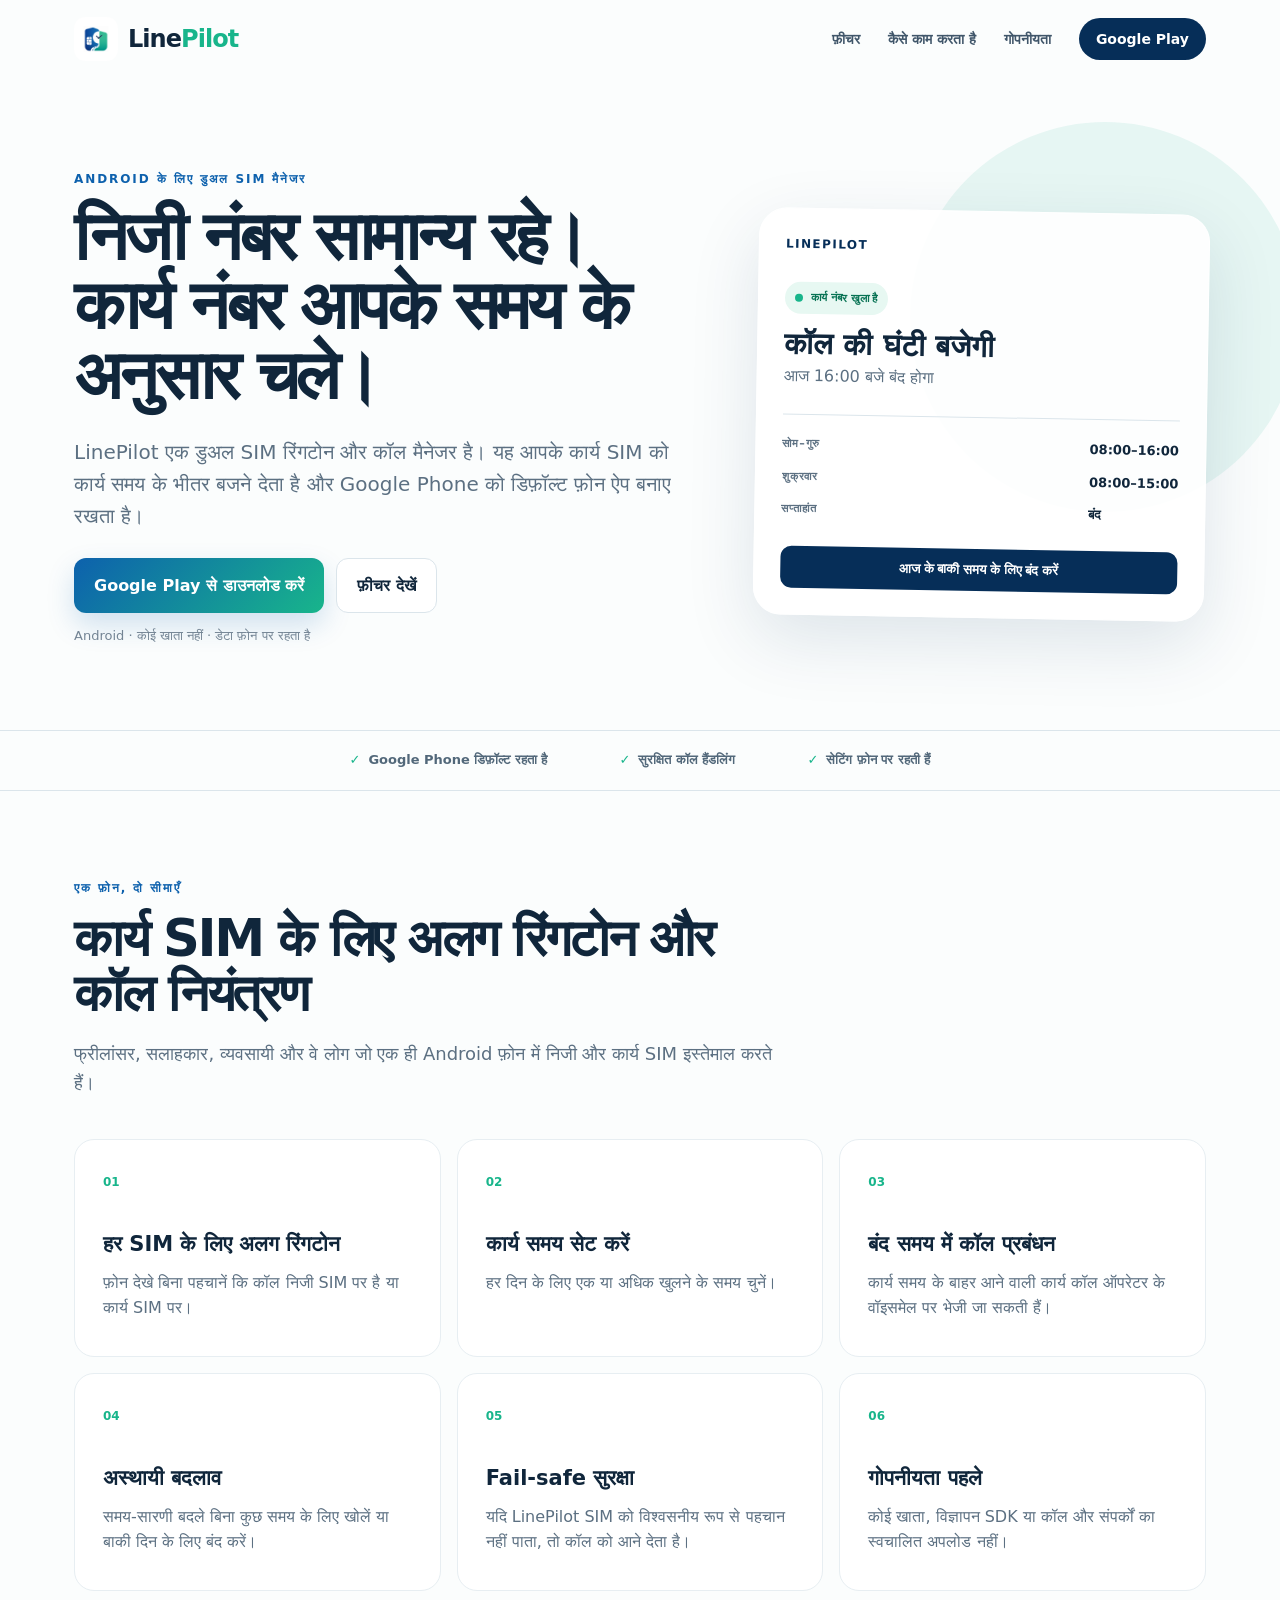
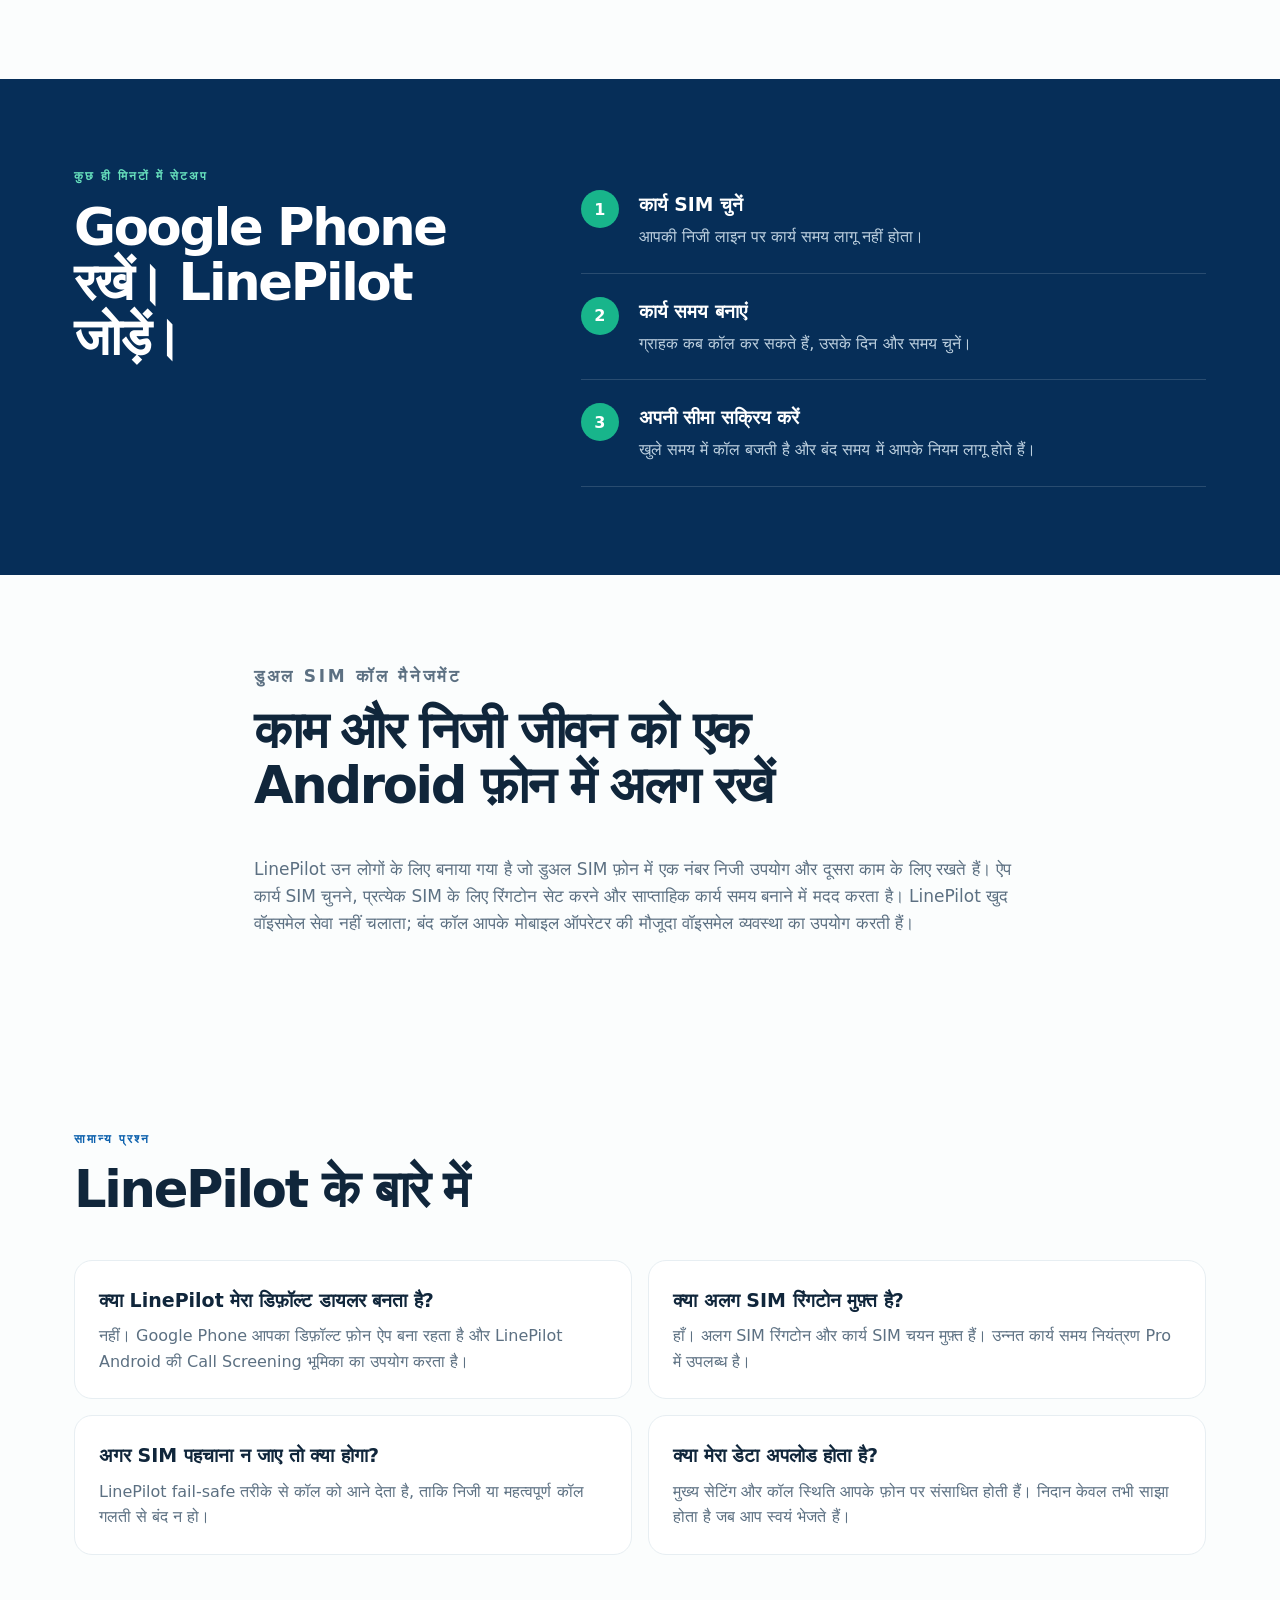
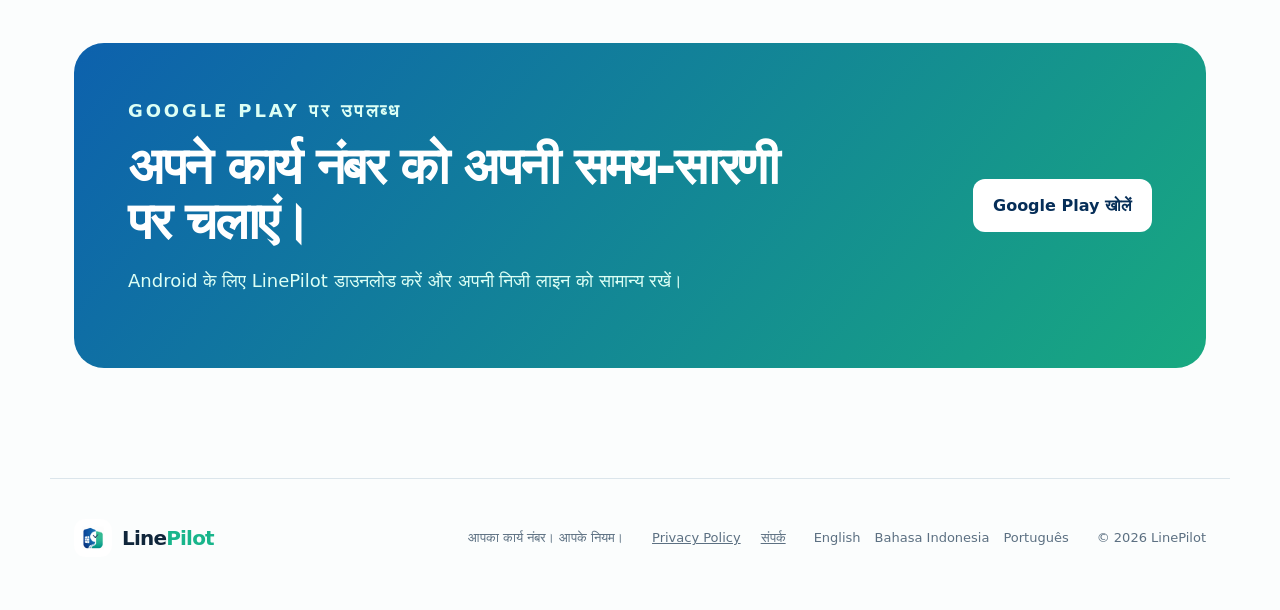
==== hi/index.html @ fa88a88f "Add Hindi LinePilot landing page" ====
<!doctype html>
<html lang="hi">
<head>
  <meta charset="utf-8"><meta name="viewport" content="width=device-width, initial-scale=1">
  <title>डुअल SIM रिंगटोन और कॉल मैनेजर | LinePilot Android</title>
  <meta name="description" content="LinePilot से Android पर निजी और कार्य SIM के लिए अलग रिंगटोन, कार्य समय और बंद समय में कॉल प्रबंधन सेट करें।">
  <link rel="canonical" href="https://linepilotapp.com/hi/">
  <link rel="alternate" hreflang="en" href="https://linepilotapp.com/"><link rel="alternate" hreflang="hi" href="https://linepilotapp.com/hi/"><link rel="alternate" hreflang="id" href="https://linepilotapp.com/id/"><link rel="alternate" hreflang="pt" href="https://linepilotapp.com/pt/"><link rel="alternate" hreflang="x-default" href="https://linepilotapp.com/">
  <meta property="og:title" content="LinePilot — Android के लिए डुअल SIM कॉल मैनेजर"><meta property="og:description" content="अपने कार्य SIM की रिंगटोन और कार्य समय नियंत्रित करें, जबकि Google Phone आपका डिफ़ॉल्ट फ़ोन ऐप बना रहता है।"><meta property="og:image" content="https://linepilotapp.com/og.png"><meta property="og:url" content="https://linepilotapp.com/hi/"><meta property="og:type" content="website"><meta property="og:locale" content="hi_IN"><meta name="theme-color" content="#07345f">
  <link rel="icon" href="/icon.png"><link rel="stylesheet" href="/styles.css">
  <script type="application/ld+json">{"@context":"https://schema.org","@type":"SoftwareApplication","name":"LinePilot","applicationCategory":"BusinessApplication","operatingSystem":"Android","inLanguage":"hi","description":"Android के लिए डुअल SIM रिंगटोन और कार्य कॉल मैनेजर।","installUrl":"https://play.google.com/store/apps/details?id=app.linepilot.android","offers":{"@type":"Offer","price":"0","priceCurrency":"USD"}}</script>
</head>
<body class="localized-page">
  <header class="site-header"><a class="brand" href="/hi/" aria-label="LinePilot होम"><img src="/icon.png" alt="" width="44" height="44"><span>Line<span>Pilot</span></span></a><nav aria-label="मुख्य नेविगेशन"><a href="#features">फ़ीचर</a><a href="#how">कैसे काम करता है</a><a href="/privacy.html">गोपनीयता</a><a class="nav-cta" href="https://play.google.com/store/apps/details?id=app.linepilot.android&amp;hl=en" target="_blank" rel="noopener">Google Play</a></nav></header>
  <main id="top">
    <section class="hero"><div class="hero-copy"><p class="eyebrow">ANDROID के लिए डुअल SIM मैनेजर</p><h1>निजी नंबर सामान्य रहे। कार्य नंबर आपके समय के अनुसार चले।</h1><p class="lede">LinePilot एक डुअल SIM रिंगटोन और कॉल मैनेजर है। यह आपके कार्य SIM को कार्य समय के भीतर बजने देता है और Google Phone को डिफ़ॉल्ट फ़ोन ऐप बनाए रखता है।</p><div class="hero-actions"><a class="button primary" href="https://play.google.com/store/apps/details?id=app.linepilot.android&amp;hl=en" target="_blank" rel="noopener">Google Play से डाउनलोड करें</a><a class="button secondary" href="#features">फ़ीचर देखें</a></div><p class="microcopy">Android · कोई खाता नहीं · डेटा फ़ोन पर रहता है</p></div>
      <div class="status-card" aria-label="LinePilot स्थिति का उदाहरण"><div class="status-top"><span>LINEPILOT</span></div><div class="status-pill"><i></i> कार्य नंबर खुला है</div><h2>कॉल की घंटी बजेगी</h2><p>आज 16:00 बजे बंद होगा</p><div class="schedule"><span>सोम–गुरु</span><strong>08:00–16:00</strong><span>शुक्रवार</span><strong>08:00–15:00</strong><span>सप्ताहांत</span><strong>बंद</strong></div><button type="button" disabled>आज के बाकी समय के लिए बंद करें</button></div>
    </section>
    <section class="trust-strip" aria-label="मुख्य विशेषताएँ"><span>Google Phone डिफ़ॉल्ट रहता है</span><span>सुरक्षित कॉल हैंडलिंग</span><span>सेटिंग फ़ोन पर रहती हैं</span></section>
    <section class="section" id="features"><div class="section-heading"><p class="eyebrow">एक फ़ोन, दो सीमाएँ</p><h2>कार्य SIM के लिए अलग रिंगटोन और कॉल नियंत्रण</h2><p>फ्रीलांसर, सलाहकार, व्यवसायी और वे लोग जो एक ही Android फ़ोन में निजी और कार्य SIM इस्तेमाल करते हैं।</p></div><div class="feature-grid">
      <article><span class="number">01</span><h3>हर SIM के लिए अलग रिंगटोन</h3><p>फ़ोन देखे बिना पहचानें कि कॉल निजी SIM पर है या कार्य SIM पर।</p></article><article><span class="number">02</span><h3>कार्य समय सेट करें</h3><p>हर दिन के लिए एक या अधिक खुलने के समय चुनें।</p></article><article><span class="number">03</span><h3>बंद समय में कॉल प्रबंधन</h3><p>कार्य समय के बाहर आने वाली कार्य कॉल ऑपरेटर के वॉइसमेल पर भेजी जा सकती हैं।</p></article><article><span class="number">04</span><h3>अस्थायी बदलाव</h3><p>समय-सारणी बदले बिना कुछ समय के लिए खोलें या बाकी दिन के लिए बंद करें।</p></article><article><span class="number">05</span><h3>Fail-safe सुरक्षा</h3><p>यदि LinePilot SIM को विश्वसनीय रूप से पहचान नहीं पाता, तो कॉल को आने देता है।</p></article><article><span class="number">06</span><h3>गोपनीयता पहले</h3><p>कोई खाता, विज्ञापन SDK या कॉल और संपर्कों का स्वचालित अपलोड नहीं।</p></article>
    </div></section>
    <section class="section process" id="how"><div class="section-heading"><p class="eyebrow">कुछ ही मिनटों में सेटअप</p><h2>Google Phone रखें। LinePilot जोड़ें।</h2></div><ol><li><span>1</span><div><h3>कार्य SIM चुनें</h3><p>आपकी निजी लाइन पर कार्य समय लागू नहीं होता।</p></div></li><li><span>2</span><div><h3>कार्य समय बनाएं</h3><p>ग्राहक कब कॉल कर सकते हैं, उसके दिन और समय चुनें।</p></div></li><li><span>3</span><div><h3>अपनी सीमा सक्रिय करें</h3><p>खुले समय में कॉल बजती है और बंद समय में आपके नियम लागू होते हैं।</p></div></li></ol></section>
    <section class="section search-copy"><div class="section-heading"><p class="eyebrow">डुअल SIM कॉल मैनेजमेंट</p><h2>काम और निजी जीवन को एक Android फ़ोन में अलग रखें</h2></div><p>LinePilot उन लोगों के लिए बनाया गया है जो डुअल SIM फ़ोन में एक नंबर निजी उपयोग और दूसरा काम के लिए रखते हैं। ऐप कार्य SIM चुनने, प्रत्येक SIM के लिए रिंगटोन सेट करने और साप्ताहिक कार्य समय बनाने में मदद करता है। LinePilot खुद वॉइसमेल सेवा नहीं चलाता; बंद कॉल आपके मोबाइल ऑपरेटर की मौजूदा वॉइसमेल व्यवस्था का उपयोग करती हैं।</p></section>
    <section class="section"><div class="section-heading"><p class="eyebrow">सामान्य प्रश्न</p><h2>LinePilot के बारे में</h2></div><div class="faq-grid"><article><h3>क्या LinePilot मेरा डिफ़ॉल्ट डायलर बनता है?</h3><p>नहीं। Google Phone आपका डिफ़ॉल्ट फ़ोन ऐप बना रहता है और LinePilot Android की Call Screening भूमिका का उपयोग करता है।</p></article><article><h3>क्या अलग SIM रिंगटोन मुफ़्त है?</h3><p>हाँ। अलग SIM रिंगटोन और कार्य SIM चयन मुफ़्त हैं। उन्नत कार्य समय नियंत्रण Pro में उपलब्ध है।</p></article><article><h3>अगर SIM पहचाना न जाए तो क्या होगा?</h3><p>LinePilot fail-safe तरीके से कॉल को आने देता है, ताकि निजी या महत्वपूर्ण कॉल गलती से बंद न हो।</p></article><article><h3>क्या मेरा डेटा अपलोड होता है?</h3><p>मुख्य सेटिंग और कॉल स्थिति आपके फ़ोन पर संसाधित होती हैं। निदान केवल तभी साझा होता है जब आप स्वयं भेजते हैं।</p></article></div></section>
    <section class="cta"><div><p class="eyebrow">GOOGLE PLAY पर उपलब्ध</p><h2>अपने कार्य नंबर को अपनी समय-सारणी पर चलाएं।</h2><p>Android के लिए LinePilot डाउनलोड करें और अपनी निजी लाइन को सामान्य रखें।</p></div><a class="button light" href="https://play.google.com/store/apps/details?id=app.linepilot.android&amp;hl=en" target="_blank" rel="noopener">Google Play खोलें</a></section>
  </main>
  <footer><a class="brand footer-brand" href="/hi/"><img src="/icon.png" alt="" width="38" height="38"><span>Line<span>Pilot</span></span></a><p>आपका कार्य नंबर। आपके नियम।</p><div><a href="/privacy.html">Privacy Policy</a><a href="mailto:info@linepilotapp.com">संपर्क</a></div><div class="language-links" aria-label="भाषाएँ"><a href="/">English</a><a href="/id/" lang="id">Bahasa Indonesia</a><a href="/pt/" lang="pt">Português</a></div><p class="copyright">© 2026 LinePilot</p></footer>
</body></html>
---- styles.css ----
:root{--navy:#062e58;--blue:#0d61ad;--green:#18b58b;--mint:#e7f8f2;--ink:#10263b;--muted:#5c7082;--line:#dbe5eb;--paper:#fbfdfd;--white:#fff;--shadow:0 24px 70px rgba(6,46,88,.12)}*{box-sizing:border-box}html{scroll-behavior:smooth}body{margin:0;background:var(--paper);color:var(--ink);font-family:Inter,ui-sans-serif,system-ui,-apple-system,BlinkMacSystemFont,"Segoe UI",sans-serif;line-height:1.6}a{color:inherit}.site-header{height:78px;max-width:1180px;margin:auto;padding:0 24px;display:flex;align-items:center;justify-content:space-between}.brand{display:inline-flex;align-items:center;gap:10px;text-decoration:none;font-size:24px;font-weight:800;letter-spacing:-.04em}.brand img{border-radius:11px}.brand span span{color:var(--green)}nav{display:flex;align-items:center;gap:28px}nav a{text-decoration:none;font-size:14px;font-weight:650;color:#40566a}.nav-cta{background:var(--navy);color:var(--white)!important;padding:10px 17px;border-radius:999px}.hero{max-width:1180px;margin:44px auto 72px;padding:48px 24px 30px;display:grid;grid-template-columns:1.15fr .85fr;gap:72px;align-items:center;position:relative}.hero:before{content:"";position:absolute;width:390px;height:390px;border-radius:50%;background:rgba(24,181,139,.09);right:-70px;top:0;z-index:-1}.eyebrow{margin:0 0 13px;color:var(--blue);font-size:12px;font-weight:850;letter-spacing:.16em}.hero h1{font-size:clamp(44px,5.3vw,74px);line-height:1.02;letter-spacing:-.055em;margin:0;max-width:760px}.lede{font-size:20px;color:var(--muted);max-width:670px;margin:26px 0}.hero-actions{display:flex;gap:12px;flex-wrap:wrap}.button{display:inline-flex;align-items:center;justify-content:center;text-decoration:none;border-radius:12px;padding:14px 20px;font-weight:750}.primary{background:linear-gradient(135deg,var(--blue),var(--green));color:white;box-shadow:0 12px 28px rgba(13,97,173,.18)}.secondary{background:white;border:1px solid var(--line)}.microcopy{font-size:13px;color:#738494}.status-card{background:rgba(255,255,255,.94);border:1px solid white;border-radius:28px;padding:26px;box-shadow:var(--shadow);transform:rotate(1deg)}.status-top{display:flex;justify-content:space-between;font-size:12px;font-weight:850;color:var(--navy);letter-spacing:.12em}.beta{color:var(--green)}.status-pill{display:inline-flex;align-items:center;gap:8px;background:var(--mint);color:#087354;border-radius:999px;padding:7px 10px;margin-top:28px;font-size:11px;font-weight:850}.status-pill i{width:8px;height:8px;border-radius:50%;background:var(--green)}.status-card h2{font-size:30px;line-height:1.15;margin:13px 0 2px}.status-card>p{color:var(--muted);margin-top:0}.schedule{display:grid;grid-template-columns:1fr auto;gap:12px;margin:25px 0;padding-top:20px;border-top:1px solid var(--line);font-size:13px}.schedule span{color:var(--muted);font-size:11px;font-weight:800;letter-spacing:.08em}.status-card button{width:100%;border:0;border-radius:11px;padding:13px;background:var(--navy);color:white;font-weight:700}.trust-strip{border-top:1px solid var(--line);border-bottom:1px solid var(--line);display:flex;justify-content:center;gap:72px;padding:19px 24px;color:#52687a;font-size:13px;font-weight:700}.trust-strip span:before{content:"✓";color:var(--green);margin-right:8px}.section{max-width:1180px;margin:0 auto;padding:110px 24px}.section-heading{max-width:720px;margin-bottom:42px}.section h2,.cta h2{font-size:clamp(34px,4vw,52px);line-height:1.08;letter-spacing:-.045em;margin:0 0 17px}.section-heading>p:last-child,.cta p{color:var(--muted);font-size:18px}.feature-grid{display:grid;grid-template-columns:repeat(3,1fr);gap:16px}.feature-grid article{background:white;border:1px solid #e7eef2;border-radius:20px;padding:28px;min-height:218px}.number{font-size:12px;color:var(--green);font-weight:850}.feature-grid h3{font-size:21px;margin:34px 0 8px}.feature-grid p{color:var(--muted);margin:0}.process{display:grid;grid-template-columns:.8fr 1.2fr;gap:90px;background:var(--navy);color:white;max-width:none;padding-left:max(24px,calc((100vw - 1132px)/2));padding-right:max(24px,calc((100vw - 1132px)/2))}.process .eyebrow{color:#66dfbc}.process ol{list-style:none;margin:0;padding:0}.process li{display:flex;gap:20px;padding:23px 0;border-bottom:1px solid rgba(255,255,255,.14)}.process li>span{display:grid;place-items:center;flex:0 0 38px;height:38px;border-radius:50%;background:var(--green);font-weight:850}.process h3{margin:0 0 4px}.process li p{margin:0;color:#bdd0df}.price-grid{display:grid;grid-template-columns:1fr 1fr;gap:18px}.price-card{background:white;border:1px solid var(--line);border-radius:24px;padding:34px}.price-card.featured{background:linear-gradient(145deg,#07345f,#0a496d);color:white;border:0}.tier{font-size:11px;letter-spacing:.14em;font-weight:850;color:var(--green)}.price-card h3{font-size:26px;margin:8px 0}.price{font-size:18px;font-weight:800}.price-card ul{padding-left:20px;color:var(--muted)}.featured ul,.featured .fineprint{color:#cee0ea}.fineprint{font-size:13px}.cta{max-width:1132px;margin:0 auto 110px;background:linear-gradient(130deg,#0d61ad,#18a980);color:white;border-radius:30px;padding:54px;display:flex;align-items:center;justify-content:space-between;gap:40px}.cta .eyebrow,.cta p{color:#dcfff5}.cta h2{max-width:700px}.light{background:white;color:var(--navy);white-space:nowrap}footer{max-width:1180px;margin:auto;padding:36px 24px 48px;border-top:1px solid var(--line);display:flex;align-items:center;gap:28px;color:var(--muted);font-size:13px}.footer-brand{margin-right:auto;color:var(--ink);font-size:20px}footer>div{display:flex;gap:20px}.copyright{white-space:nowrap}.policy-page{max-width:900px;margin:auto;padding:60px 24px 100px}.policy-hero{padding:42px 0}.policy-hero h1{font-size:clamp(46px,7vw,76px);letter-spacing:-.055em;line-height:1;margin:0}.policy-hero>p:last-child{color:var(--muted)}.policy-card{background:white;border:1px solid var(--line);border-radius:24px;padding:clamp(28px,6vw,62px);box-shadow:0 18px 60px rgba(6,46,88,.07)}.policy-card h2{font-size:23px;margin:40px 0 8px;letter-spacing:-.02em}.policy-card p,.policy-card li{color:#40576a}.policy-card a{color:var(--blue)}
@media(max-width:820px){nav a:not(.nav-cta){display:none}.hero{grid-template-columns:1fr;margin-top:10px;gap:46px}.hero h1{font-size:48px}.trust-strip{align-items:flex-start;flex-direction:column;gap:10px}.feature-grid{grid-template-columns:1fr 1fr}.process{grid-template-columns:1fr;gap:20px}.cta{margin:0 16px 72px;align-items:flex-start;flex-direction:column}.price-grid{grid-template-columns:1fr}footer{align-items:flex-start;flex-wrap:wrap}}
@media(max-width:560px){.site-header{height:70px;padding:0 16px}.brand{font-size:21px}.brand img{width:38px;height:38px}.nav-cta{padding:9px 13px}.hero{padding:36px 16px 20px;margin-bottom:46px}.hero h1{font-size:40px}.lede{font-size:17px}.status-card{transform:none}.section{padding:76px 16px}.feature-grid{grid-template-columns:1fr}.process{padding-left:16px;padding-right:16px}.cta{padding:32px 24px}.policy-page{padding:36px 16px 70px}.policy-card{border-radius:18px;padding:24px}footer{padding:30px 16px}.footer-brand{width:100%}}
.pricing-heading-row{display:flex;align-items:flex-end;justify-content:space-between;gap:28px}.pricing-heading-row .section-heading{margin-bottom:42px}.currency-picker{display:flex;flex-direction:column;gap:7px;margin-bottom:42px;min-width:220px}.currency-picker span{color:var(--muted);font-size:12px;font-weight:800;letter-spacing:.08em;text-transform:uppercase}.currency-picker select{width:100%;border:1px solid var(--line);border-radius:12px;background:white;color:var(--ink);font:inherit;font-weight:700;padding:12px 38px 12px 14px;cursor:pointer}.currency-picker select:focus-visible{outline:3px solid rgba(13,97,173,.22);outline-offset:2px}.price-card .price{font-size:34px;line-height:1.15;font-weight:850;letter-spacing:-.03em;margin:14px 0 4px}.billing-note{margin:0 0 20px;color:#cee0ea;font-size:14px}@media(max-width:820px){.pricing-heading-row{align-items:flex-start;flex-direction:column}.pricing-heading-row .section-heading{margin-bottom:0}.currency-picker{margin-bottom:34px;width:100%;max-width:360px}}
.language-links{display:flex;gap:14px;flex-wrap:wrap}.language-links a{text-decoration:none}.language-links a:hover{text-decoration:underline}.localized-page .hero{margin-bottom:40px}.localized-page .section{padding-top:88px;padding-bottom:88px}.localized-page .hero-actions .primary{min-width:210px}.localized-page .search-copy{max-width:820px}.localized-page .search-copy p{color:var(--muted);font-size:17px}.faq-grid{display:grid;grid-template-columns:1fr 1fr;gap:16px}.faq-grid article{background:white;border:1px solid #e7eef2;border-radius:18px;padding:24px}.faq-grid h3{margin:0 0 8px;font-size:19px}.faq-grid p{margin:0;color:var(--muted)}@media(max-width:820px){.faq-grid{grid-template-columns:1fr}.language-links{width:100%}}
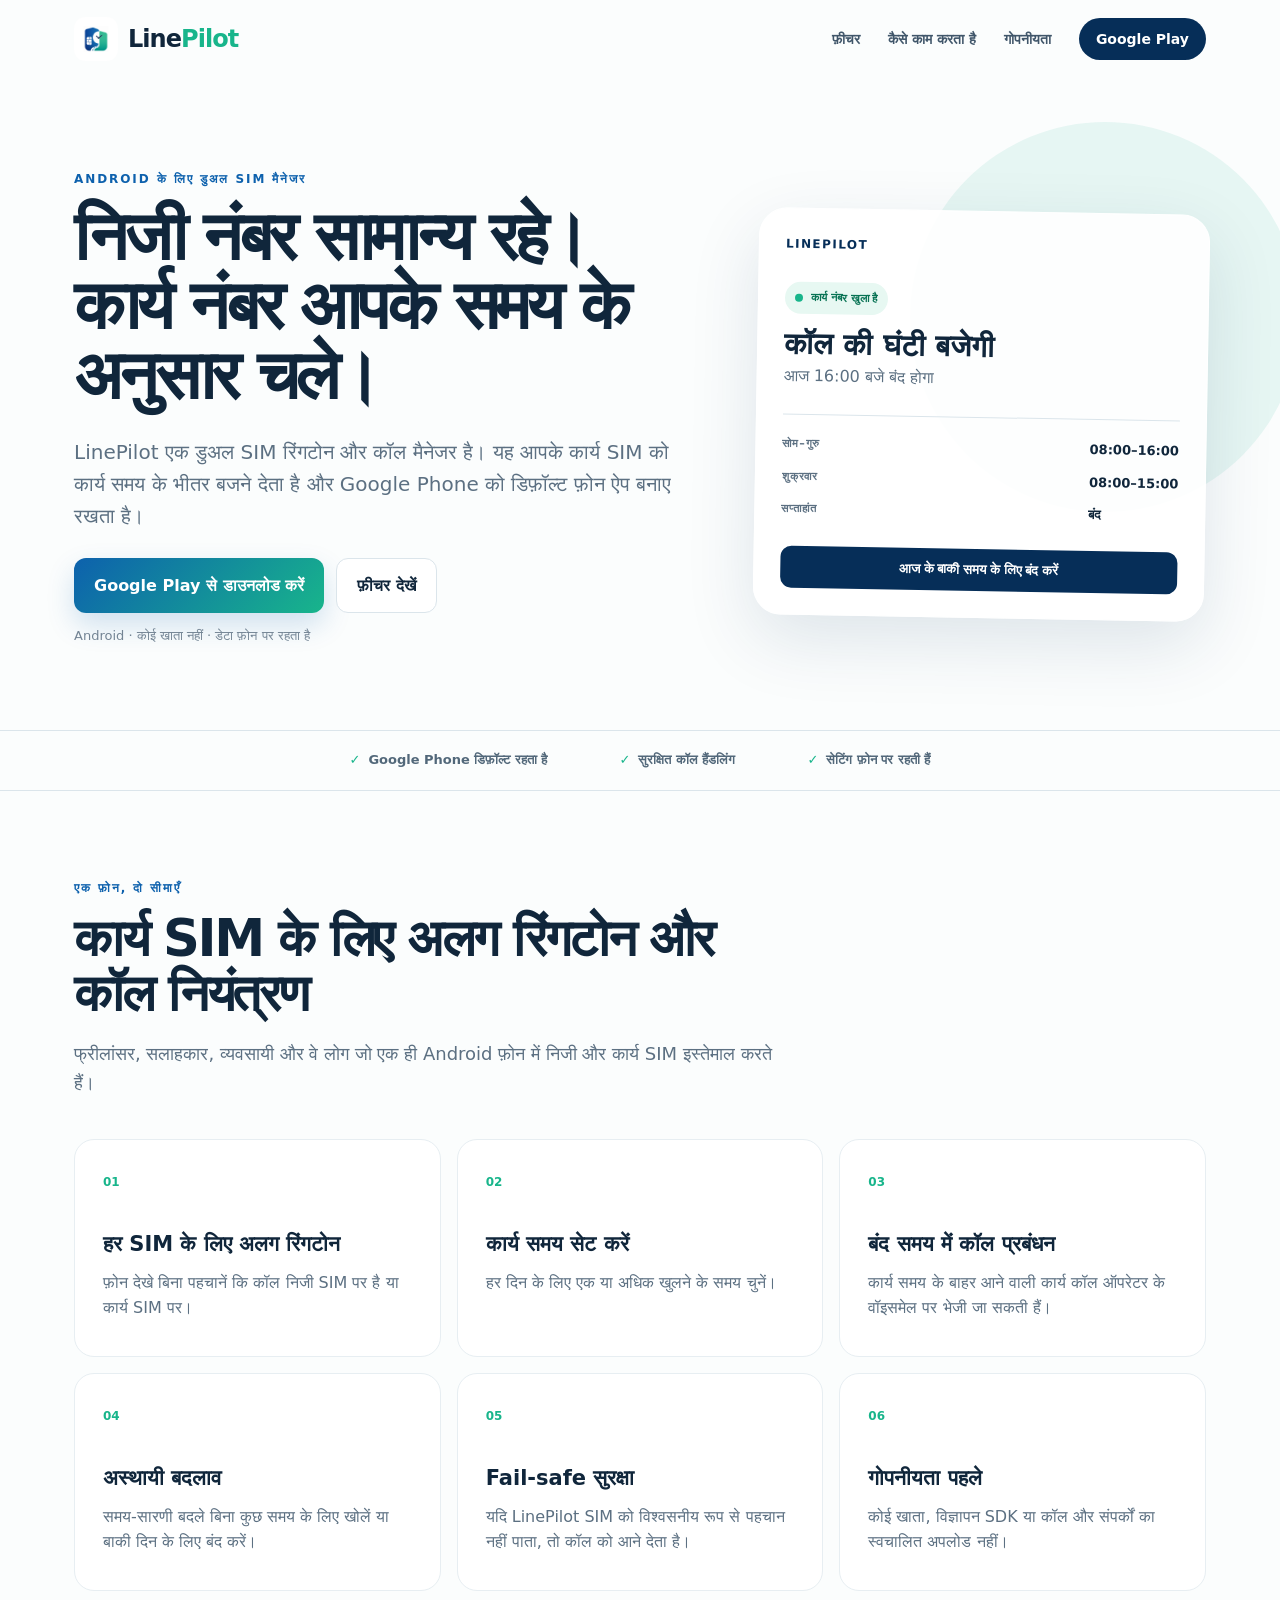
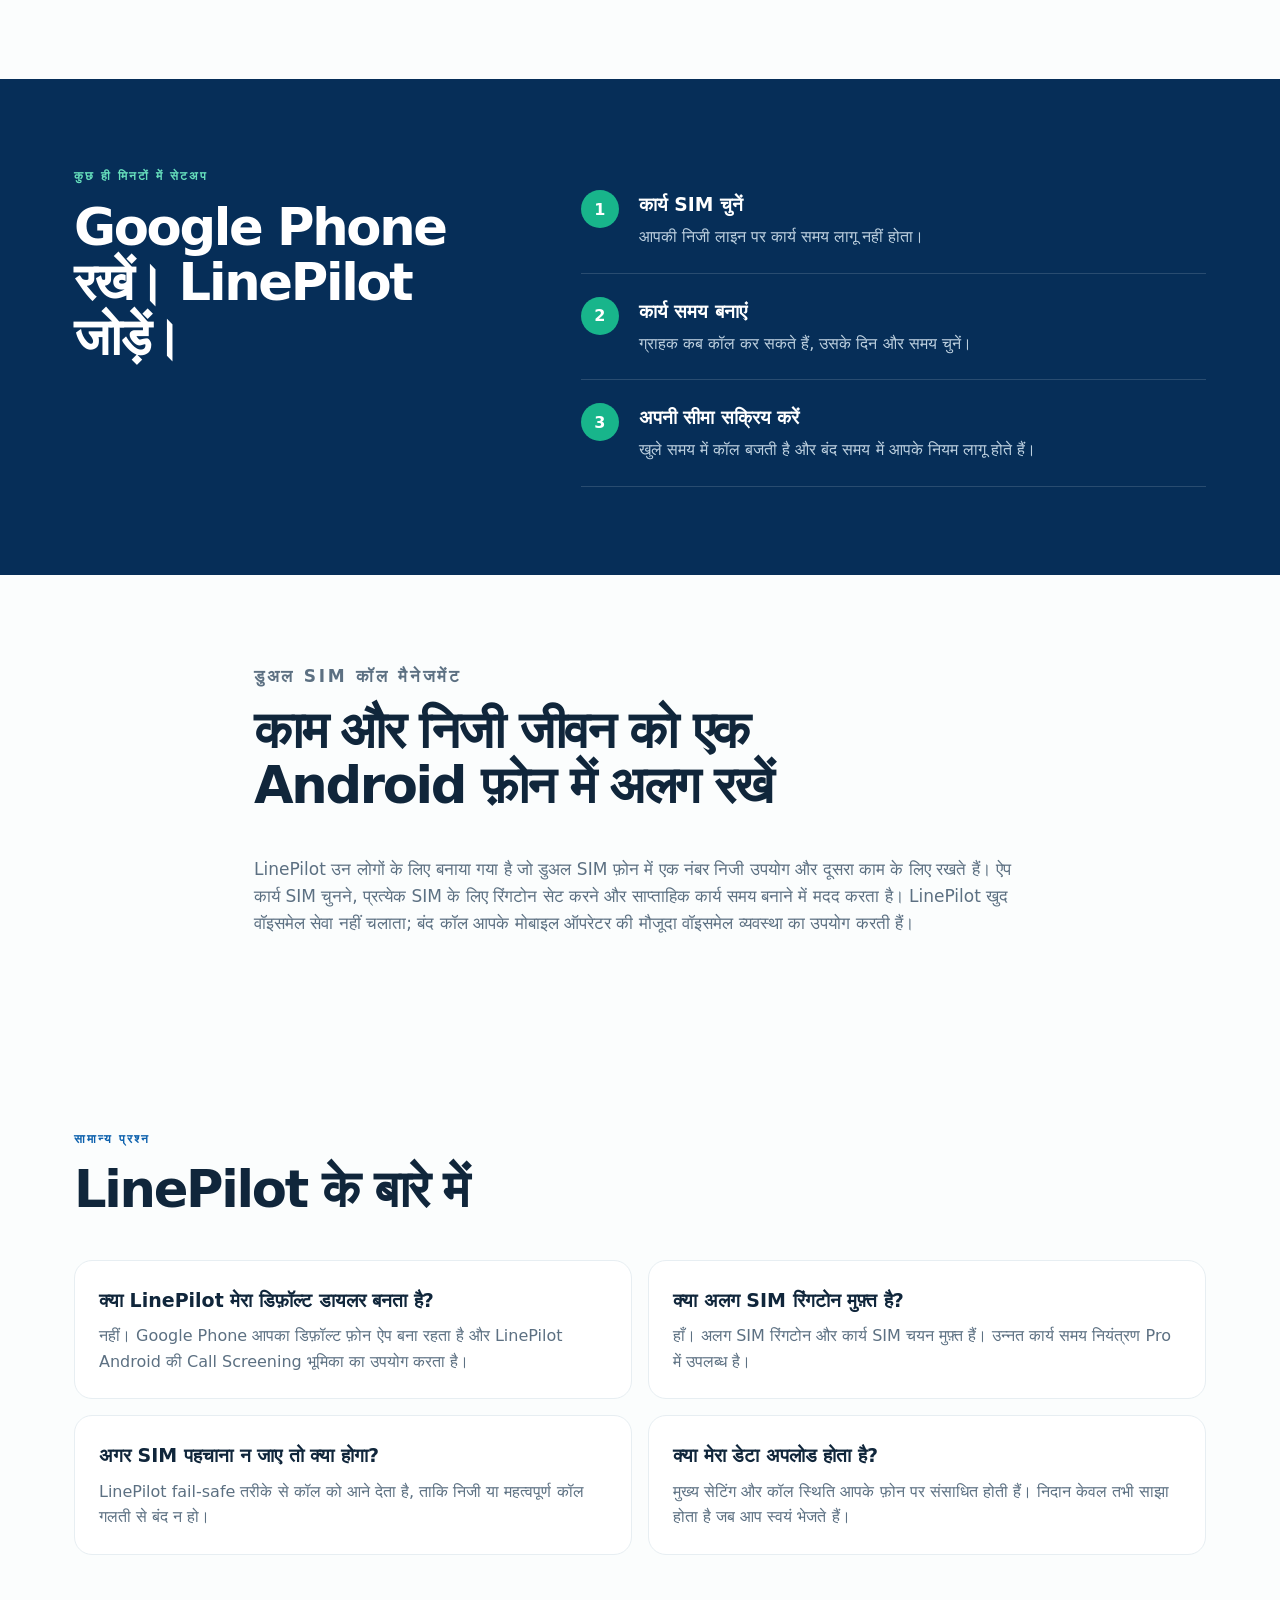
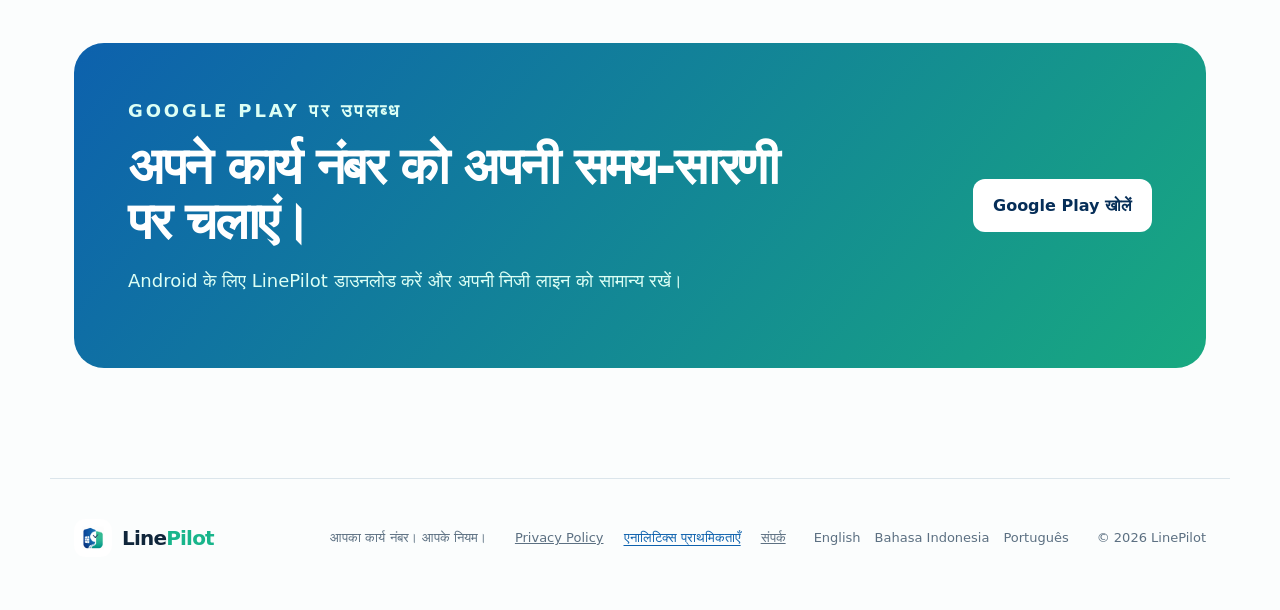
==== commit 546a64ad: "Add consent-based GA4 website analytics" ====
--- a/hi/index.html
+++ b/hi/index.html
@@ -7,7 +7,7 @@
   <link rel="canonical" href="https://linepilotapp.com/hi/">
   <link rel="alternate" hreflang="en" href="https://linepilotapp.com/"><link rel="alternate" hreflang="hi" href="https://linepilotapp.com/hi/"><link rel="alternate" hreflang="id" href="https://linepilotapp.com/id/"><link rel="alternate" hreflang="pt" href="https://linepilotapp.com/pt/"><link rel="alternate" hreflang="x-default" href="https://linepilotapp.com/">
   <meta property="og:title" content="LinePilot — Android के लिए डुअल SIM कॉल मैनेजर"><meta property="og:description" content="अपने कार्य SIM की रिंगटोन और कार्य समय नियंत्रित करें, जबकि Google Phone आपका डिफ़ॉल्ट फ़ोन ऐप बना रहता है।"><meta property="og:image" content="https://linepilotapp.com/og.png"><meta property="og:url" content="https://linepilotapp.com/hi/"><meta property="og:type" content="website"><meta property="og:locale" content="hi_IN"><meta name="theme-color" content="#07345f">
-  <link rel="icon" href="/icon.png"><link rel="stylesheet" href="/styles.css">
+  <link rel="icon" href="/icon.png"><link rel="stylesheet" href="/styles.css"><script src="/analytics.js" defer></script>
   <script type="application/ld+json">{"@context":"https://schema.org","@type":"SoftwareApplication","name":"LinePilot","applicationCategory":"BusinessApplication","operatingSystem":"Android","inLanguage":"hi","description":"Android के लिए डुअल SIM रिंगटोन और कार्य कॉल मैनेजर।","installUrl":"https://play.google.com/store/apps/details?id=app.linepilot.android","offers":{"@type":"Offer","price":"0","priceCurrency":"USD"}}</script>
 </head>
 <body class="localized-page">
@@ -25,6 +25,6 @@
     <section class="section"><div class="section-heading"><p class="eyebrow">सामान्य प्रश्न</p><h2>LinePilot के बारे में</h2></div><div class="faq-grid"><article><h3>क्या LinePilot मेरा डिफ़ॉल्ट डायलर बनता है?</h3><p>नहीं। Google Phone आपका डिफ़ॉल्ट फ़ोन ऐप बना रहता है और LinePilot Android की Call Screening भूमिका का उपयोग करता है।</p></article><article><h3>क्या अलग SIM रिंगटोन मुफ़्त है?</h3><p>हाँ। अलग SIM रिंगटोन और कार्य SIM चयन मुफ़्त हैं। उन्नत कार्य समय नियंत्रण Pro में उपलब्ध है।</p></article><article><h3>अगर SIM पहचाना न जाए तो क्या होगा?</h3><p>LinePilot fail-safe तरीके से कॉल को आने देता है, ताकि निजी या महत्वपूर्ण कॉल गलती से बंद न हो।</p></article><article><h3>क्या मेरा डेटा अपलोड होता है?</h3><p>मुख्य सेटिंग और कॉल स्थिति आपके फ़ोन पर संसाधित होती हैं। निदान केवल तभी साझा होता है जब आप स्वयं भेजते हैं।</p></article></div></section>
     <section class="cta"><div><p class="eyebrow">GOOGLE PLAY पर उपलब्ध</p><h2>अपने कार्य नंबर को अपनी समय-सारणी पर चलाएं।</h2><p>Android के लिए LinePilot डाउनलोड करें और अपनी निजी लाइन को सामान्य रखें।</p></div><a class="button light" href="https://play.google.com/store/apps/details?id=app.linepilot.android&amp;hl=en" target="_blank" rel="noopener">Google Play खोलें</a></section>
   </main>
-  <footer><a class="brand footer-brand" href="/hi/"><img src="/icon.png" alt="" width="38" height="38"><span>Line<span>Pilot</span></span></a><p>आपका कार्य नंबर। आपके नियम।</p><div><a href="/privacy.html">Privacy Policy</a><a href="mailto:info@linepilotapp.com">संपर्क</a></div><div class="language-links" aria-label="भाषाएँ"><a href="/">English</a><a href="/id/" lang="id">Bahasa Indonesia</a><a href="/pt/" lang="pt">Português</a></div><p class="copyright">© 2026 LinePilot</p></footer>
+  <footer><a class="brand footer-brand" href="/hi/"><img src="/icon.png" alt="" width="38" height="38"><span>Line<span>Pilot</span></span></a><p>आपका कार्य नंबर। आपके नियम।</p><div><a href="/privacy.html">Privacy Policy</a><a class="analytics-preferences" href="#analytics-preferences">एनालिटिक्स प्राथमिकताएँ</a><a href="mailto:info@linepilotapp.com">संपर्क</a></div><div class="language-links" aria-label="भाषाएँ"><a href="/">English</a><a href="/id/" lang="id">Bahasa Indonesia</a><a href="/pt/" lang="pt">Português</a></div><p class="copyright">© 2026 LinePilot</p></footer>
 </body></html>
 
--- a/styles.css
+++ b/styles.css
@@ -1,6 +1,9 @@
 :root{--navy:#062e58;--blue:#0d61ad;--green:#18b58b;--mint:#e7f8f2;--ink:#10263b;--muted:#5c7082;--line:#dbe5eb;--paper:#fbfdfd;--white:#fff;--shadow:0 24px 70px rgba(6,46,88,.12)}*{box-sizing:border-box}html{scroll-behavior:smooth}body{margin:0;background:var(--paper);color:var(--ink);font-family:Inter,ui-sans-serif,system-ui,-apple-system,BlinkMacSystemFont,"Segoe UI",sans-serif;line-height:1.6}a{color:inherit}.site-header{height:78px;max-width:1180px;margin:auto;padding:0 24px;display:flex;align-items:center;justify-content:space-between}.brand{display:inline-flex;align-items:center;gap:10px;text-decoration:none;font-size:24px;font-weight:800;letter-spacing:-.04em}.brand img{border-radius:11px}.brand span span{color:var(--green)}nav{display:flex;align-items:center;gap:28px}nav a{text-decoration:none;font-size:14px;font-weight:650;color:#40566a}.nav-cta{background:var(--navy);color:var(--white)!important;padding:10px 17px;border-radius:999px}.hero{max-width:1180px;margin:44px auto 72px;padding:48px 24px 30px;display:grid;grid-template-columns:1.15fr .85fr;gap:72px;align-items:center;position:relative}.hero:before{content:"";position:absolute;width:390px;height:390px;border-radius:50%;background:rgba(24,181,139,.09);right:-70px;top:0;z-index:-1}.eyebrow{margin:0 0 13px;color:var(--blue);font-size:12px;font-weight:850;letter-spacing:.16em}.hero h1{font-size:clamp(44px,5.3vw,74px);line-height:1.02;letter-spacing:-.055em;margin:0;max-width:760px}.lede{font-size:20px;color:var(--muted);max-width:670px;margin:26px 0}.hero-actions{display:flex;gap:12px;flex-wrap:wrap}.button{display:inline-flex;align-items:center;justify-content:center;text-decoration:none;border-radius:12px;padding:14px 20px;font-weight:750}.primary{background:linear-gradient(135deg,var(--blue),var(--green));color:white;box-shadow:0 12px 28px rgba(13,97,173,.18)}.secondary{background:white;border:1px solid var(--line)}.microcopy{font-size:13px;color:#738494}.status-card{background:rgba(255,255,255,.94);border:1px solid white;border-radius:28px;padding:26px;box-shadow:var(--shadow);transform:rotate(1deg)}.status-top{display:flex;justify-content:space-between;font-size:12px;font-weight:850;color:var(--navy);letter-spacing:.12em}.beta{color:var(--green)}.status-pill{display:inline-flex;align-items:center;gap:8px;background:var(--mint);color:#087354;border-radius:999px;padding:7px 10px;margin-top:28px;font-size:11px;font-weight:850}.status-pill i{width:8px;height:8px;border-radius:50%;background:var(--green)}.status-card h2{font-size:30px;line-height:1.15;margin:13px 0 2px}.status-card>p{color:var(--muted);margin-top:0}.schedule{display:grid;grid-template-columns:1fr auto;gap:12px;margin:25px 0;padding-top:20px;border-top:1px solid var(--line);font-size:13px}.schedule span{color:var(--muted);font-size:11px;font-weight:800;letter-spacing:.08em}.status-card button{width:100%;border:0;border-radius:11px;padding:13px;background:var(--navy);color:white;font-weight:700}.trust-strip{border-top:1px solid var(--line);border-bottom:1px solid var(--line);display:flex;justify-content:center;gap:72px;padding:19px 24px;color:#52687a;font-size:13px;font-weight:700}.trust-strip span:before{content:"✓";color:var(--green);margin-right:8px}.section{max-width:1180px;margin:0 auto;padding:110px 24px}.section-heading{max-width:720px;margin-bottom:42px}.section h2,.cta h2{font-size:clamp(34px,4vw,52px);line-height:1.08;letter-spacing:-.045em;margin:0 0 17px}.section-heading>p:last-child,.cta p{color:var(--muted);font-size:18px}.feature-grid{display:grid;grid-template-columns:repeat(3,1fr);gap:16px}.feature-grid article{background:white;border:1px solid #e7eef2;border-radius:20px;padding:28px;min-height:218px}.number{font-size:12px;color:var(--green);font-weight:850}.feature-grid h3{font-size:21px;margin:34px 0 8px}.feature-grid p{color:var(--muted);margin:0}.process{display:grid;grid-template-columns:.8fr 1.2fr;gap:90px;background:var(--navy);color:white;max-width:none;padding-left:max(24px,calc((100vw - 1132px)/2));padding-right:max(24px,calc((100vw - 1132px)/2))}.process .eyebrow{color:#66dfbc}.process ol{list-style:none;margin:0;padding:0}.process li{display:flex;gap:20px;padding:23px 0;border-bottom:1px solid rgba(255,255,255,.14)}.process li>span{display:grid;place-items:center;flex:0 0 38px;height:38px;border-radius:50%;background:var(--green);font-weight:850}.process h3{margin:0 0 4px}.process li p{margin:0;color:#bdd0df}.price-grid{display:grid;grid-template-columns:1fr 1fr;gap:18px}.price-card{background:white;border:1px solid var(--line);border-radius:24px;padding:34px}.price-card.featured{background:linear-gradient(145deg,#07345f,#0a496d);color:white;border:0}.tier{font-size:11px;letter-spacing:.14em;font-weight:850;color:var(--green)}.price-card h3{font-size:26px;margin:8px 0}.price{font-size:18px;font-weight:800}.price-card ul{padding-left:20px;color:var(--muted)}.featured ul,.featured .fineprint{color:#cee0ea}.fineprint{font-size:13px}.cta{max-width:1132px;margin:0 auto 110px;background:linear-gradient(130deg,#0d61ad,#18a980);color:white;border-radius:30px;padding:54px;display:flex;align-items:center;justify-content:space-between;gap:40px}.cta .eyebrow,.cta p{color:#dcfff5}.cta h2{max-width:700px}.light{background:white;color:var(--navy);white-space:nowrap}footer{max-width:1180px;margin:auto;padding:36px 24px 48px;border-top:1px solid var(--line);display:flex;align-items:center;gap:28px;color:var(--muted);font-size:13px}.footer-brand{margin-right:auto;color:var(--ink);font-size:20px}footer>div{display:flex;gap:20px}.copyright{white-space:nowrap}.policy-page{max-width:900px;margin:auto;padding:60px 24px 100px}.policy-hero{padding:42px 0}.policy-hero h1{font-size:clamp(46px,7vw,76px);letter-spacing:-.055em;line-height:1;margin:0}.policy-hero>p:last-child{color:var(--muted)}.policy-card{background:white;border:1px solid var(--line);border-radius:24px;padding:clamp(28px,6vw,62px);box-shadow:0 18px 60px rgba(6,46,88,.07)}.policy-card h2{font-size:23px;margin:40px 0 8px;letter-spacing:-.02em}.policy-card p,.policy-card li{color:#40576a}.policy-card a{color:var(--blue)}
 @media(max-width:820px){nav a:not(.nav-cta){display:none}.hero{grid-template-columns:1fr;margin-top:10px;gap:46px}.hero h1{font-size:48px}.trust-strip{align-items:flex-start;flex-direction:column;gap:10px}.feature-grid{grid-template-columns:1fr 1fr}.process{grid-template-columns:1fr;gap:20px}.cta{margin:0 16px 72px;align-items:flex-start;flex-direction:column}.price-grid{grid-template-columns:1fr}footer{align-items:flex-start;flex-wrap:wrap}}
 @media(max-width:560px){.site-header{height:70px;padding:0 16px}.brand{font-size:21px}.brand img{width:38px;height:38px}.nav-cta{padding:9px 13px}.hero{padding:36px 16px 20px;margin-bottom:46px}.hero h1{font-size:40px}.lede{font-size:17px}.status-card{transform:none}.section{padding:76px 16px}.feature-grid{grid-template-columns:1fr}.process{padding-left:16px;padding-right:16px}.cta{padding:32px 24px}.policy-page{padding:36px 16px 70px}.policy-card{border-radius:18px;padding:24px}footer{padding:30px 16px}.footer-brand{width:100%}}
+
+.consent-open{overflow:hidden}.consent-banner{position:fixed;inset:0;z-index:9999;background:rgba(6,28,48,.58);padding:18px;display:flex;align-items:flex-end;justify-content:center}.consent-banner[hidden]{display:none}.consent-card{width:min(920px,100%);background:var(--white);border:1px solid var(--line);border-radius:22px;box-shadow:0 24px 70px rgba(6,28,48,.28);padding:25px 27px;display:flex;align-items:center;gap:28px}.consent-copy{flex:1}.consent-copy h2{font-size:21px;line-height:1.25;margin:0 0 7px}.consent-copy p{color:var(--muted);font-size:14px;line-height:1.5;margin:0 0 5px}.consent-policy,.analytics-preferences{color:var(--blue);text-decoration:underline;text-underline-offset:3px}.consent-policy{font-size:13px}.consent-actions{display:flex;gap:10px;flex-wrap:wrap;justify-content:flex-end}.consent-button{border:1px solid var(--line);border-radius:11px;padding:12px 16px;background:var(--white);color:var(--ink);font:inherit;font-size:14px;font-weight:750;cursor:pointer}.consent-button:focus-visible{outline:3px solid rgba(13,97,173,.28);outline-offset:2px}.consent-accept{border-color:var(--navy);background:var(--navy);color:var(--white)}
+@media(max-width:700px){.consent-card{align-items:stretch;flex-direction:column;gap:18px;padding:22px}.consent-actions{justify-content:stretch}.consent-button{flex:1}}
 .pricing-heading-row{display:flex;align-items:flex-end;justify-content:space-between;gap:28px}.pricing-heading-row .section-heading{margin-bottom:42px}.currency-picker{display:flex;flex-direction:column;gap:7px;margin-bottom:42px;min-width:220px}.currency-picker span{color:var(--muted);font-size:12px;font-weight:800;letter-spacing:.08em;text-transform:uppercase}.currency-picker select{width:100%;border:1px solid var(--line);border-radius:12px;background:white;color:var(--ink);font:inherit;font-weight:700;padding:12px 38px 12px 14px;cursor:pointer}.currency-picker select:focus-visible{outline:3px solid rgba(13,97,173,.22);outline-offset:2px}.price-card .price{font-size:34px;line-height:1.15;font-weight:850;letter-spacing:-.03em;margin:14px 0 4px}.billing-note{margin:0 0 20px;color:#cee0ea;font-size:14px}@media(max-width:820px){.pricing-heading-row{align-items:flex-start;flex-direction:column}.pricing-heading-row .section-heading{margin-bottom:0}.currency-picker{margin-bottom:34px;width:100%;max-width:360px}}
 .language-links{display:flex;gap:14px;flex-wrap:wrap}.language-links a{text-decoration:none}.language-links a:hover{text-decoration:underline}.localized-page .hero{margin-bottom:40px}.localized-page .section{padding-top:88px;padding-bottom:88px}.localized-page .hero-actions .primary{min-width:210px}.localized-page .search-copy{max-width:820px}.localized-page .search-copy p{color:var(--muted);font-size:17px}.faq-grid{display:grid;grid-template-columns:1fr 1fr;gap:16px}.faq-grid article{background:white;border:1px solid #e7eef2;border-radius:18px;padding:24px}.faq-grid h3{margin:0 0 8px;font-size:19px}.faq-grid p{margin:0;color:var(--muted)}@media(max-width:820px){.faq-grid{grid-template-columns:1fr}.language-links{width:100%}}
 
